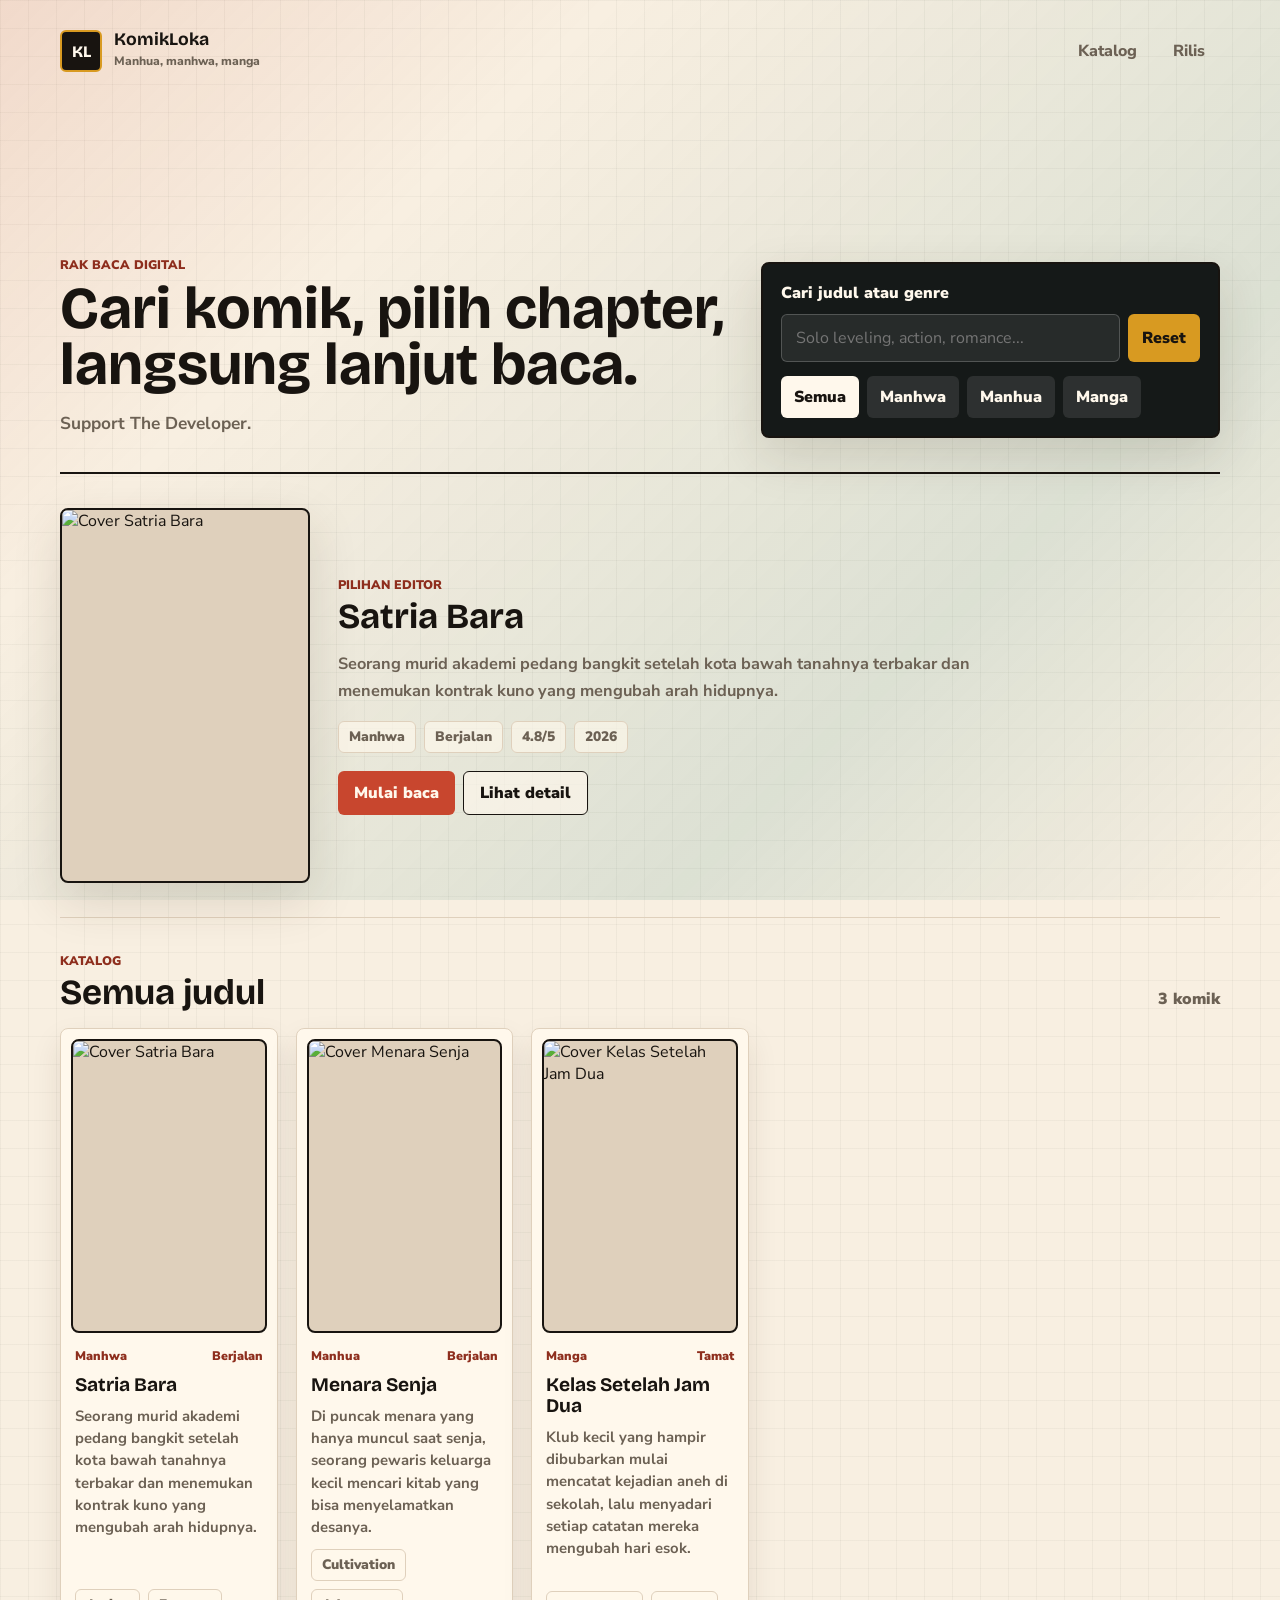
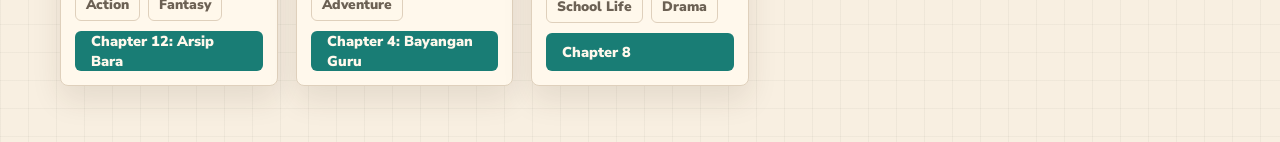
==== index.html @ bb5fff00 "Initial commit" ====
<!DOCTYPE html>
<html lang="id">
<head>
    <meta charset="UTF-8">
    <meta name="viewport" content="width=device-width, initial-scale=1.0">
    <meta name="description" content="KomikLoka, katalog baca manhua, manhwa, dan manga berbasis web statis.">
    <title>KomikLoka - Baca Manhua, Manhwa, Manga</title>
    <link rel="stylesheet" href="style.css">
</head>
<body>
    <header class="site-header">
        <a class="brand" href="index.html" aria-label="KomikLoka beranda">
            <span class="brand-mark">KL</span>
            <span>
                <strong>KomikLoka</strong>
                <small>Manhua, manhwa, manga</small>
            </span>
        </a>
        <nav class="top-nav" aria-label="Navigasi utama">
            <a href="#katalog">Katalog</a>
            <a href="#rilis">Rilis</a>
        </nav>
    </header>

    <main>
        <section class="reader-dashboard" aria-labelledby="judul-dashboard">
            <div class="dashboard-copy">
                <p class="eyebrow">Rak baca digital</p>
                <h1 id="judul-dashboard">Cari komik, pilih chapter, langsung lanjut baca.</h1>
                <p class="lead">Support The Developer.</p>
            </div>

            <form class="search-panel" role="search">
                <label for="searchInput">Cari judul atau genre</label>
                <div class="search-row">
                    <input id="searchInput" type="search" placeholder="Solo leveling, action, romance..." autocomplete="off">
                    <button type="reset" id="resetSearch">Reset</button>
                </div>
                <div class="filter-tabs" id="filterTabs" aria-label="Filter tipe komik"></div>
            </form>
        </section>

        <section class="spotlight" id="rilis" aria-labelledby="judul-spotlight">
            <div class="spotlight-art">
                <img id="spotlightCover" alt="" loading="eager">
            </div>
            <div class="spotlight-content">
                <p class="eyebrow">Pilihan editor</p>
                <h2 id="judul-spotlight">Memuat rekomendasi...</h2>
                <p id="spotlightSummary"></p>
                <div class="meta-row" id="spotlightMeta"></div>
                <div class="action-row">
                    <a class="primary-action" id="spotlightRead" href="#">Mulai baca</a>
                    <a class="ghost-action" id="spotlightDetail" href="#">Lihat detail</a>
                </div>
            </div>
        </section>

        <section class="catalog-section" id="katalog" aria-labelledby="judul-katalog">
            <div class="section-heading">
                <div>
                    <p class="eyebrow">Katalog</p>
                    <h2 id="judul-katalog">Semua judul</h2>
                </div>
                <p id="resultCount" class="result-count">0 komik</p>
            </div>
            <div class="comic-grid" id="comicGrid"></div>
            <p class="empty-state" id="emptyState" hidden>Tidak ada komik yang cocok.</p>
        </section>
    </main>

    <script src="config.js"></script>
    <script src="data.js"></script>
    <script src="app.js"></script>
</body>
</html>
---- style.css ----
@import url("https://fonts.googleapis.com/css2?family=Bricolage+Grotesque:wght@600;700;800&family=Nunito+Sans:wght@400;600;700;800&display=swap");

:root {
    --paper: #f8efe1;
    --paper-strong: #fff8ec;
    --ink: #181410;
    --muted: #6c6154;
    --line: #dfd0bc;
    --ember: #c8462e;
    --ember-dark: #8e2e1d;
    --teal: #197d75;
    --gold: #d89a21;
    --fern: #315c3b;
    --night: #151918;
    --white: #ffffff;
    --shadow: 0 18px 50px rgba(57, 40, 24, 0.14);
}

* {
    box-sizing: border-box;
}

html {
    scroll-behavior: smooth;
}

body {
    min-height: 100vh;
    margin: 0;
    color: var(--ink);
    font-family: "Nunito Sans", "Trebuchet MS", sans-serif;
    background:
        linear-gradient(90deg, rgba(24, 20, 16, 0.04) 1px, transparent 1px),
        linear-gradient(180deg, rgba(24, 20, 16, 0.035) 1px, transparent 1px),
        var(--paper);
    background-size: 28px 28px;
}

body::before {
    content: "";
    position: fixed;
    inset: 0;
    pointer-events: none;
    background: linear-gradient(135deg, rgba(200, 70, 46, 0.12), transparent 28%, rgba(25, 125, 117, 0.12) 72%, transparent);
    z-index: -1;
}

a {
    color: inherit;
}

img {
    display: block;
    max-width: 100%;
}

button,
input,
select {
    font: inherit;
}

.site-header {
    width: min(1160px, calc(100% - 32px));
    margin: 18px auto 0;
    display: flex;
    align-items: center;
    justify-content: space-between;
    gap: 16px;
    padding: 12px 0;
}

.site-header.compact {
    margin-bottom: 14px;
}

.brand {
    display: inline-flex;
    align-items: center;
    gap: 12px;
    text-decoration: none;
}

.brand-mark {
    display: grid;
    width: 42px;
    height: 42px;
    place-items: center;
    color: var(--paper-strong);
    font-family: "Bricolage Grotesque", "Georgia", serif;
    font-weight: 800;
    background: var(--ink);
    border: 2px solid var(--gold);
    border-radius: 6px;
}

.brand strong,
h1,
h2,
h3 {
    font-family: "Bricolage Grotesque", "Georgia", serif;
    letter-spacing: 0;
}

.brand strong {
    display: block;
    font-size: 1.1rem;
    line-height: 1;
}

.brand small {
    color: var(--muted);
    font-weight: 800;
    font-size: 0.76rem;
}

.top-nav {
    display: flex;
    align-items: center;
    gap: 6px;
}

.top-nav a {
    min-height: 40px;
    display: inline-flex;
    align-items: center;
    padding: 0 14px;
    border: 1px solid transparent;
    border-radius: 6px;
    color: var(--muted);
    font-weight: 800;
    text-decoration: none;
}

.top-nav a:hover {
    color: var(--ink);
    border-color: var(--line);
    background: rgba(255, 248, 236, 0.72);
}

main {
    width: min(1160px, calc(100% - 32px));
    margin: 0 auto 56px;
}

.reader-dashboard {
    min-height: 390px;
    display: grid;
    grid-template-columns: minmax(0, 1.1fr) minmax(310px, 0.75fr);
    align-items: end;
    gap: 28px;
    padding: 50px 0 34px;
    border-bottom: 2px solid var(--ink);
}

.dashboard-copy h1,
.detail-copy h1,
.empty-page h1 {
    max-width: 780px;
    margin: 8px 0 16px;
    font-size: 3.7rem;
    line-height: 0.94;
}

.eyebrow {
    margin: 0;
    color: var(--ember-dark);
    font-size: 0.78rem;
    font-weight: 900;
    text-transform: uppercase;
}

.lead {
    max-width: 680px;
    margin: 0;
    color: var(--muted);
    font-size: 1.08rem;
    line-height: 1.7;
    font-weight: 700;
}

.search-panel {
    padding: 18px;
    color: var(--paper-strong);
    background: var(--night);
    border: 2px solid var(--ink);
    border-radius: 8px;
    box-shadow: var(--shadow);
}

.search-panel label {
    display: block;
    margin-bottom: 10px;
    font-weight: 900;
}

.search-row {
    display: grid;
    grid-template-columns: minmax(0, 1fr) auto;
    gap: 8px;
}

.search-row input {
    width: 100%;
    min-height: 48px;
    padding: 0 14px;
    border: 1px solid rgba(255, 255, 255, 0.2);
    border-radius: 6px;
    color: var(--paper-strong);
    background: rgba(255, 255, 255, 0.08);
    outline: none;
}

.search-row input:focus {
    border-color: var(--gold);
    box-shadow: 0 0 0 3px rgba(216, 154, 33, 0.24);
}

.search-row button,
.filter-tabs button,
.reader-controls button,
.reader-controls select {
    min-height: 42px;
    border: 0;
    border-radius: 6px;
    font-weight: 900;
    cursor: pointer;
}

.search-row button {
    padding: 0 14px;
    color: var(--ink);
    background: var(--gold);
}

.filter-tabs {
    display: flex;
    flex-wrap: wrap;
    gap: 8px;
    margin-top: 14px;
}

.filter-tabs button {
    padding: 0 13px;
    color: var(--paper-strong);
    background: rgba(255, 255, 255, 0.1);
}

.filter-tabs button.active,
.filter-tabs button:hover {
    color: var(--ink);
    background: var(--paper-strong);
}

.spotlight {
    display: grid;
    grid-template-columns: 250px minmax(0, 1fr);
    align-items: center;
    gap: 28px;
    padding: 34px 0;
    border-bottom: 1px solid var(--line);
}

.spotlight-art img,
.detail-cover img,
.cover-link img {
    width: 100%;
    aspect-ratio: 2 / 3;
    object-fit: cover;
    background: var(--line);
    border: 2px solid var(--ink);
    border-radius: 8px;
    box-shadow: var(--shadow);
}

.spotlight-content h2,
.section-heading h2,
.chapter-section h2 {
    margin: 6px 0 0;
    font-size: 2.2rem;
    line-height: 1;
}

.spotlight-content p:not(.eyebrow) {
    max-width: 720px;
    color: var(--muted);
    font-size: 1.02rem;
    line-height: 1.65;
    font-weight: 700;
}

.meta-row,
.action-row,
.tag-list {
    display: flex;
    flex-wrap: wrap;
    gap: 8px;
    align-items: center;
}

.meta-row span,
.tag-list span {
    display: inline-flex;
    min-height: 32px;
    align-items: center;
    padding: 0 10px;
    border: 1px solid var(--line);
    border-radius: 6px;
    color: var(--muted);
    background: rgba(255, 248, 236, 0.62);
    font-size: 0.86rem;
    font-weight: 900;
}

.action-row {
    margin-top: 18px;
}

.primary-action,
.ghost-action,
.chapter-pill {
    min-height: 44px;
    display: inline-flex;
    align-items: center;
    justify-content: center;
    padding: 0 16px;
    border-radius: 6px;
    font-weight: 900;
    text-decoration: none;
}

.primary-action {
    color: var(--paper-strong);
    background: var(--ember);
}

.primary-action:hover {
    background: var(--ember-dark);
}

.ghost-action {
    color: var(--ink);
    border: 1px solid var(--ink);
    background: rgba(255, 248, 236, 0.64);
}

.catalog-section,
.chapter-section {
    padding: 34px 0 0;
}

.section-heading {
    display: flex;
    align-items: end;
    justify-content: space-between;
    gap: 16px;
    margin-bottom: 18px;
}

.result-count {
    margin: 0;
    color: var(--muted);
    font-weight: 900;
}

.comic-grid {
    display: grid;
    grid-template-columns: repeat(auto-fill, minmax(205px, 1fr));
    gap: 18px;
}

.comic-card {
    display: grid;
    grid-template-rows: auto 1fr;
    min-width: 0;
    background: var(--paper-strong);
    border: 1px solid var(--line);
    border-radius: 8px;
    overflow: hidden;
    box-shadow: 0 14px 30px rgba(57, 40, 24, 0.1);
}

.cover-link {
    display: block;
    padding: 10px 10px 0;
    text-decoration: none;
}

.cover-link img {
    box-shadow: none;
}

.comic-card-body {
    display: flex;
    flex-direction: column;
    gap: 10px;
    padding: 14px;
}

.card-topline {
    display: flex;
    justify-content: space-between;
    gap: 8px;
    color: var(--ember-dark);
    font-size: 0.78rem;
    font-weight: 900;
}

.comic-card h3 {
    margin: 0;
    font-size: 1.2rem;
    line-height: 1.1;
}

.comic-card h3 a {
    text-decoration: none;
}

.comic-card p {
    margin: 0;
    color: var(--muted);
    font-size: 0.93rem;
    line-height: 1.5;
    font-weight: 700;
}

.comic-card .tag-list {
    margin-top: auto;
}

.chapter-pill {
    min-height: 38px;
    justify-content: flex-start;
    color: var(--paper-strong);
    background: var(--teal);
    font-size: 0.9rem;
}

.empty-state,
.empty-page {
    color: var(--muted);
    font-weight: 800;
}

.detail-root {
    margin-bottom: 60px;
}

.detail-hero {
    display: grid;
    grid-template-columns: minmax(220px, 320px) minmax(0, 1fr);
    gap: 32px;
    align-items: center;
    padding: 36px 0;
    border-top: 2px solid var(--ink);
    border-bottom: 2px solid var(--ink);
}

.detail-copy .meta-row,
.detail-copy .tag-list {
    margin-top: 16px;
}

.chapter-list {
    display: grid;
    gap: 10px;
}

.chapter-row {
    display: flex;
    align-items: center;
    justify-content: space-between;
    gap: 18px;
    min-height: 62px;
    padding: 0 16px;
    color: var(--ink);
    text-decoration: none;
    background: rgba(255, 248, 236, 0.78);
    border: 1px solid var(--line);
    border-radius: 8px;
}

.chapter-row:hover {
    border-color: var(--ink);
    transform: translateY(-1px);
}

.chapter-row span {
    font-weight: 900;
}

.chapter-row time {
    color: var(--muted);
    font-size: 0.9rem;
    font-weight: 800;
    white-space: nowrap;
}

.empty-page {
    min-height: 55vh;
    display: grid;
    align-content: center;
    gap: 14px;
    max-width: 720px;
}

.empty-page p,
.empty-page h1 {
    margin: 0;
}

.reader-body {
    color: #f7f1e8;
    background: #101313;
}

.reader-body::before {
    display: none;
}

.reader-toolbar {
    position: sticky;
    top: 0;
    z-index: 20;
    display: grid;
    grid-template-columns: auto minmax(0, 1fr) auto;
    align-items: center;
    gap: 14px;
    min-height: 72px;
    padding: 10px 18px;
    background: rgba(16, 19, 19, 0.96);
    border-bottom: 1px solid rgba(255, 255, 255, 0.12);
    backdrop-filter: blur(12px);
}

.toolbar-link {
    min-height: 42px;
    display: inline-flex;
    align-items: center;
    padding: 0 12px;
    color: #f7f1e8;
    border: 1px solid rgba(255, 255, 255, 0.18);
    border-radius: 6px;
    text-decoration: none;
    font-weight: 900;
}

.reader-title {
    min-width: 0;
}

.reader-title strong,
.reader-title span {
    display: block;
    overflow: hidden;
    text-overflow: ellipsis;
    white-space: nowrap;
}

.reader-title strong {
    color: #fff7e8;
    font-family: "Bricolage Grotesque", "Georgia", serif;
    font-size: 1.02rem;
}

.reader-title span {
    color: rgba(247, 241, 232, 0.72);
    font-size: 0.88rem;
    font-weight: 800;
}

.reader-controls {
    display: grid;
    grid-template-columns: auto minmax(160px, 230px) auto;
    gap: 8px;
}

.reader-controls button,
.reader-controls select {
    padding: 0 12px;
    color: #f7f1e8;
    background: #242b29;
    border: 1px solid rgba(255, 255, 255, 0.12);
}

.reader-controls button:not(:disabled):hover,
.reader-controls select:hover {
    border-color: var(--gold);
}

.reader-controls button:disabled {
    opacity: 0.42;
    cursor: not-allowed;
}

.reader-main {
    width: min(920px, 100%);
    margin: 0 auto;
}

.reader-pages {
    min-height: 70vh;
    padding: 18px 0 56px;
}

.reader-loading {
    margin: 80px auto;
    color: rgba(247, 241, 232, 0.78);
    font-weight: 900;
    text-align: center;
}

.reader-page {
    margin: 0;
    background: #0b0d0d;
}

.reader-page img {
    width: 100%;
    min-height: 360px;
    object-fit: cover;
    border: 0;
}

@media (max-width: 820px) {
    .site-header {
        align-items: flex-start;
        flex-direction: column;
    }

    .reader-dashboard,
    .spotlight,
    .detail-hero {
        grid-template-columns: 1fr;
    }

    .dashboard-copy h1,
    .detail-copy h1,
    .empty-page h1 {
        font-size: 2.55rem;
        line-height: 1;
    }

    .spotlight {
        align-items: start;
    }

    .spotlight-art,
    .detail-cover {
        max-width: 260px;
    }

    .reader-toolbar {
        grid-template-columns: 1fr;
        align-items: stretch;
    }

    .toolbar-link {
        width: fit-content;
    }

    .reader-controls {
        grid-template-columns: 1fr;
    }
}

@media (max-width: 560px) {
    main,
    .site-header {
        width: min(100% - 22px, 1160px);
    }

    .reader-dashboard {
        min-height: auto;
        padding-top: 28px;
    }

    .dashboard-copy h1,
    .detail-copy h1,
    .empty-page h1 {
        font-size: 2.15rem;
    }

    .lead {
        font-size: 1rem;
    }

    .search-row {
        grid-template-columns: 1fr;
    }

    .section-heading,
    .chapter-row {
        align-items: flex-start;
        flex-direction: column;
    }

    .comic-grid {
        grid-template-columns: repeat(2, minmax(0, 1fr));
        gap: 12px;
    }

    .cover-link {
        padding: 8px 8px 0;
    }

    .comic-card-body {
        padding: 10px;
    }

    .comic-card p,
    .comic-card .tag-list,
    .card-topline span:last-child {
        display: none;
    }

    .chapter-pill {
        width: 100%;
        font-size: 0.82rem;
    }

    .reader-toolbar {
        padding: 9px 10px;
    }
}
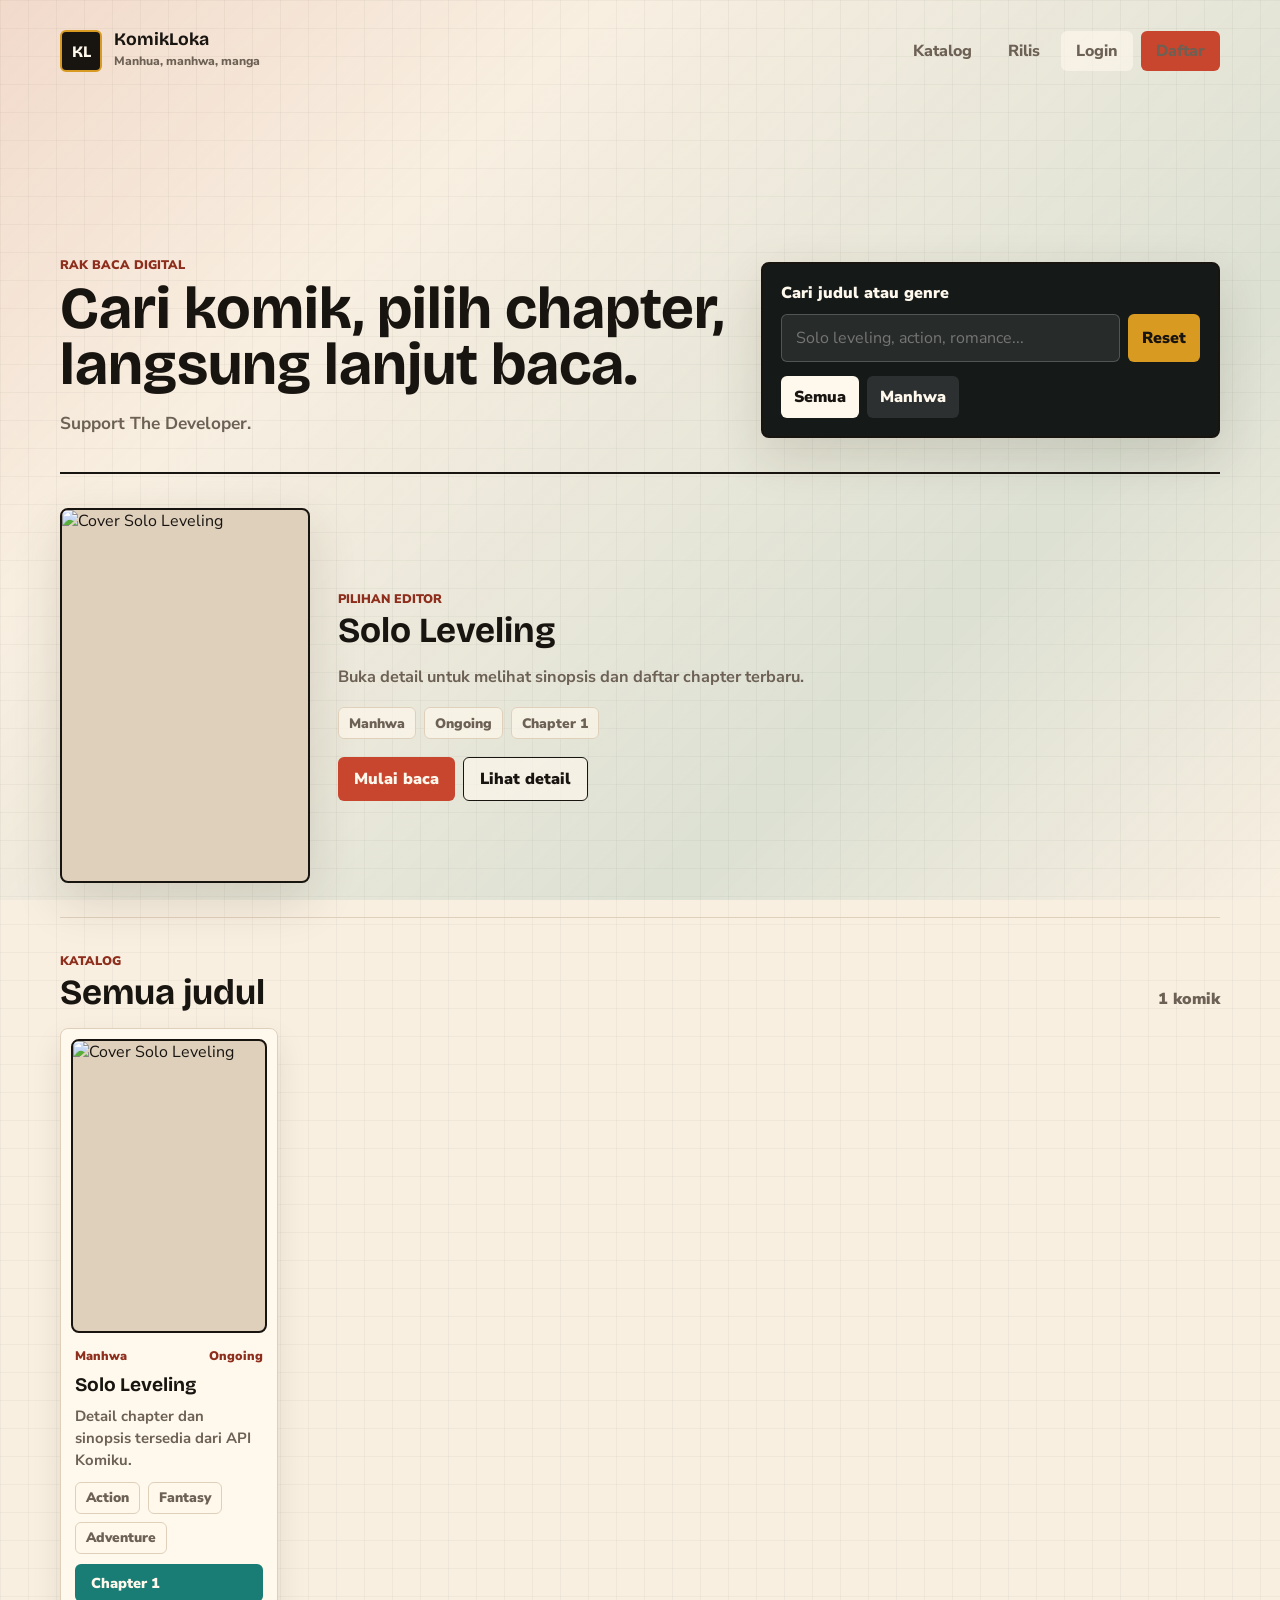
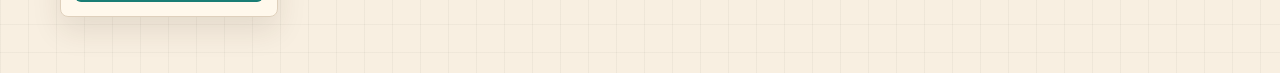
==== commit bb885f0b: "feat: add login/register buttons and remove old login system" ====
--- a/index.html
+++ b/index.html
@@ -19,6 +19,14 @@
         <nav class="top-nav" aria-label="Navigasi utama">
             <a href="#katalog">Katalog</a>
             <a href="#rilis">Rilis</a>
+            <div id="authNav" style="display: flex; gap: 8px; align-items: center;">
+                <a href="login.html" class="ghost-action">Login</a>
+                <a href="register.html" class="primary-action">Daftar</a>
+            </div>
+            <div id="userNav" style="display: none; gap: 8px; align-items: center;">
+                <a href="user-profile.html" class="ghost-action" id="profileLink">Profil</a>
+                <button id="logoutBtnHeader" class="ghost-action" style="background: none; border: none; cursor: pointer; color: inherit; font-weight: 800; padding: 0 14px;">Logout</button>
+            </div>
         </nav>
     </header>
 
@@ -71,6 +79,30 @@
 
     <script src="config.js"></script>
     <script src="data.js"></script>
+    <script src="auth.js"></script>
     <script src="app.js"></script>
+    <script>
+        // Update nav berdasarkan auth status
+        function updateAuthNav() {
+            const authNav = document.getElementById('authNav');
+            const userNav = document.getElementById('userNav');
+            
+            if (auth.isAuthenticated()) {
+                authNav.style.display = 'none';
+                userNav.style.display = 'flex';
+            } else {
+                authNav.style.display = 'flex';
+                userNav.style.display = 'none';
+            }
+        }
+
+        // Handle logout dari header
+        document.getElementById('logoutBtnHeader').addEventListener('click', () => {
+            auth.logout();
+        });
+
+        // Update nav saat page load
+        updateAuthNav();
+    </script>
 </body>
 </html>
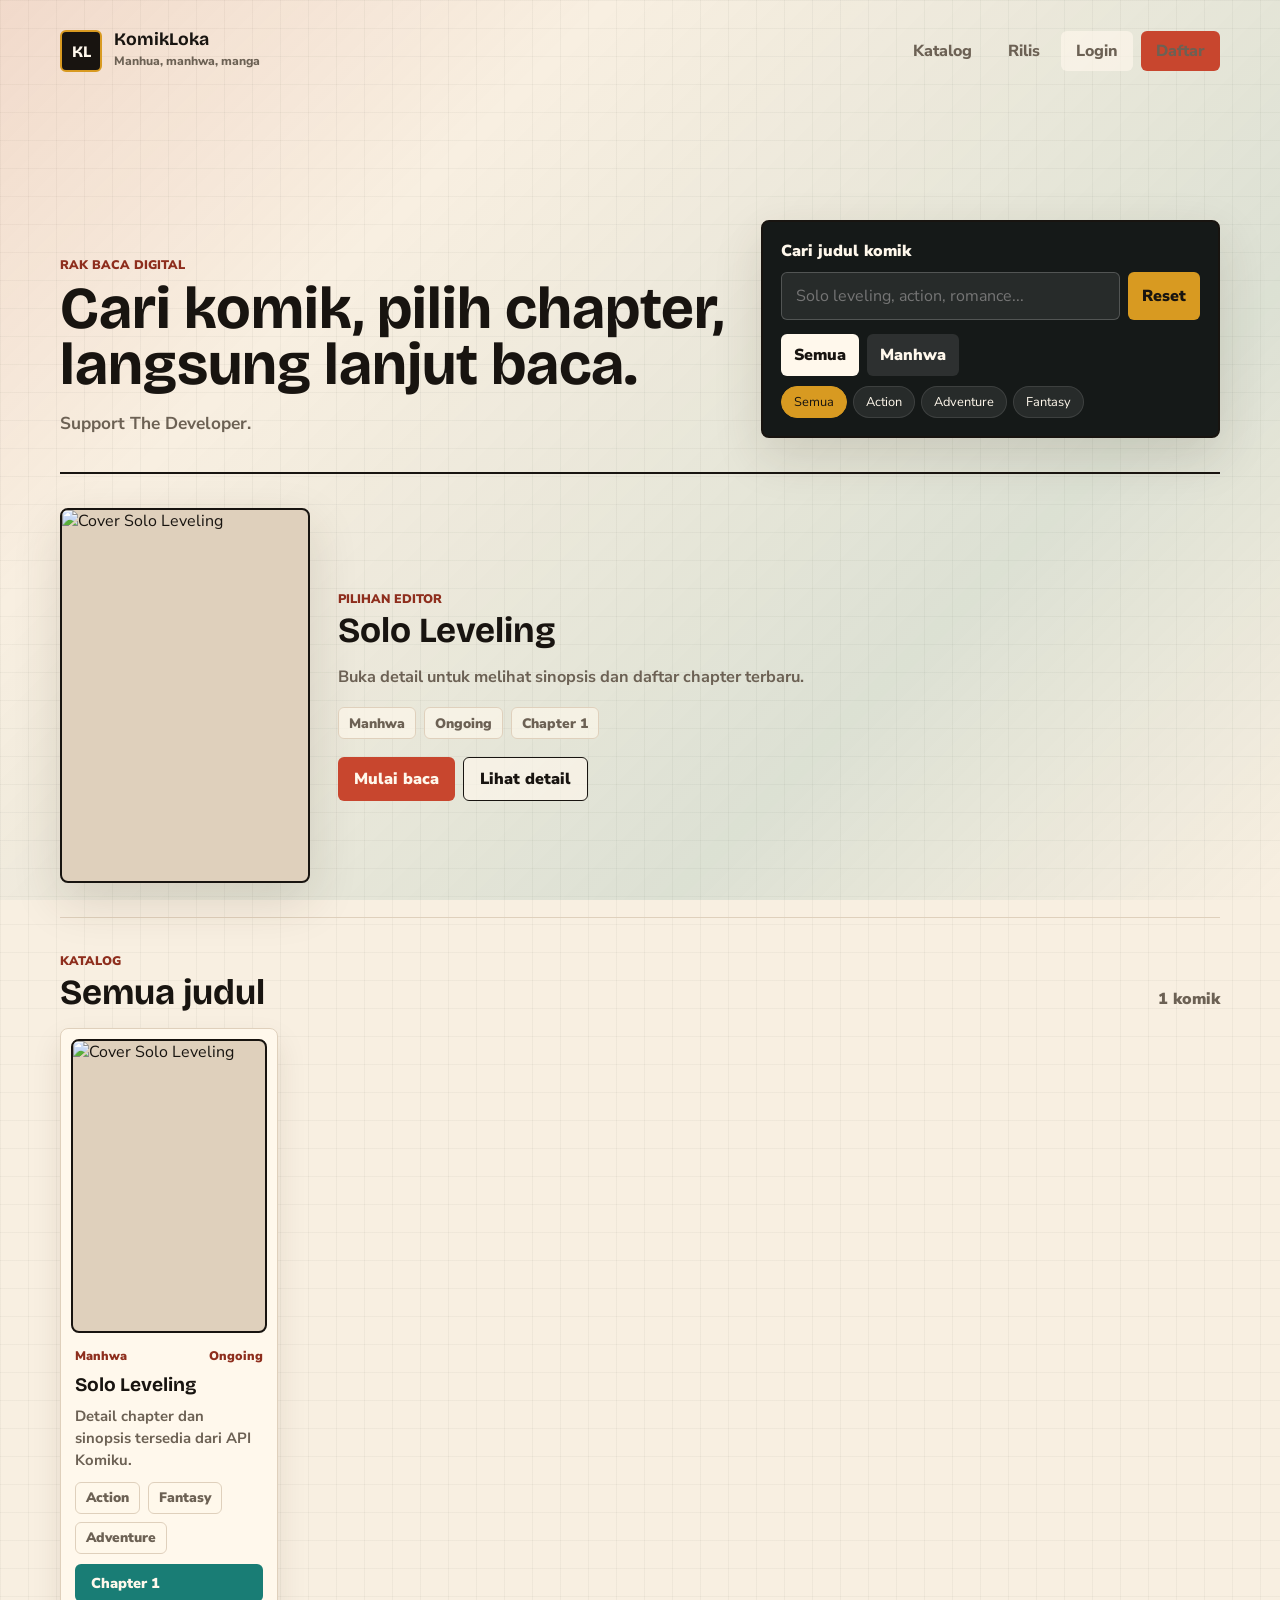
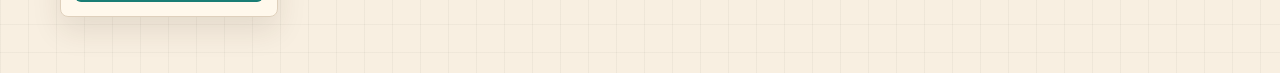
==== commit b2910a0a: "Add files via upload" ====
--- a/index.html
+++ b/index.html
@@ -39,12 +39,13 @@
             </div>
 
             <form class="search-panel" role="search">
-                <label for="searchInput">Cari judul atau genre</label>
+                <label for="searchInput">Cari judul komik</label>
                 <div class="search-row">
                     <input id="searchInput" type="search" placeholder="Solo leveling, action, romance..." autocomplete="off">
                     <button type="reset" id="resetSearch">Reset</button>
                 </div>
                 <div class="filter-tabs" id="filterTabs" aria-label="Filter tipe komik"></div>
+                <div class="genre-tabs" id="genreTabs" aria-label="Filter genre"></div>
             </form>
         </section>
 
--- a/style.css
+++ b/style.css
@@ -252,6 +252,55 @@
     background: var(--paper-strong);
 }
 
+.genre-tabs {
+    display: flex;
+    flex-wrap: wrap;
+    gap: 6px;
+    margin-top: 10px;
+    max-height: 120px;
+    overflow-y: auto;
+    padding-right: 8px;
+}
+
+.genre-tabs::-webkit-scrollbar {
+    width: 6px;
+}
+
+.genre-tabs::-webkit-scrollbar-track {
+    background: rgba(255, 255, 255, 0.05);
+    border-radius: 3px;
+}
+
+.genre-tabs::-webkit-scrollbar-thumb {
+    background: rgba(255, 255, 255, 0.2);
+    border-radius: 3px;
+}
+
+.genre-tabs::-webkit-scrollbar-thumb:hover {
+    background: rgba(255, 255, 255, 0.3);
+}
+
+.genre-tabs button {
+    padding: 6px 12px;
+    font-size: 0.8rem;
+    color: var(--paper-strong);
+    background: rgba(255, 255, 255, 0.08);
+    border: 1px solid rgba(255, 255, 255, 0.1);
+    border-radius: 20px;
+    transition: all 0.2s;
+}
+
+.genre-tabs button.active {
+    color: var(--ink);
+    background: var(--gold);
+    border-color: var(--gold);
+}
+
+.genre-tabs button:hover:not(.active) {
+    background: rgba(255, 255, 255, 0.15);
+    border-color: rgba(255, 255, 255, 0.2);
+}
+
 .spotlight {
     display: grid;
     grid-template-columns: 250px minmax(0, 1fr);
@@ -466,6 +515,89 @@
     gap: 10px;
 }
 
+.chapter-search-wrapper {
+    position: relative;
+    margin: 16px 0;
+}
+
+.chapter-search-wrapper input {
+    width: 100%;
+    min-height: 44px;
+    padding: 0 44px 0 14px;
+    border: 2px solid var(--line);
+    border-radius: 6px;
+    background: var(--paper-strong);
+    font-size: 0.95rem;
+    outline: none;
+    transition: border-color 0.2s;
+}
+
+.chapter-search-wrapper input:focus {
+    border-color: var(--ink);
+}
+
+.chapter-search-wrapper button {
+    position: absolute;
+    right: 8px;
+    top: 50%;
+    transform: translateY(-50%);
+    min-height: 32px;
+    width: 32px;
+    display: grid;
+    place-items: center;
+    padding: 0;
+    border: 1px solid var(--line);
+    border-radius: 4px;
+    background: rgba(255, 248, 236, 0.8);
+    color: var(--muted);
+    font-weight: 900;
+    cursor: pointer;
+    transition: all 0.2s;
+}
+
+.chapter-search-wrapper button:hover {
+    border-color: var(--ink);
+    color: var(--ink);
+    background: rgba(255, 248, 236, 1);
+}
+
+.chapter-show-more {
+    margin-top: 16px;
+    text-align: center;
+}
+
+.chapter-show-more button {
+    display: inline-flex;
+    align-items: center;
+    gap: 8px;
+    padding: 10px 20px;
+    border: 1px solid var(--line);
+    border-radius: 6px;
+    background: rgba(255, 248, 236, 0.8);
+    color: var(--ink);
+    font-weight: 800;
+    cursor: pointer;
+    transition: all 0.2s;
+}
+
+.chapter-show-more button:hover {
+    border-color: var(--ink);
+    background: rgba(255, 248, 236, 1);
+    transform: translateY(-1px);
+}
+
+.arrow-icon {
+    font-size: 0.8rem;
+    transition: transform 0.3s ease;
+}
+
+.empty-chapters {
+    text-align: center;
+    padding: 40px 20px;
+    color: var(--muted);
+    font-weight: 700;
+}
+
 .chapter-row {
     display: flex;
     align-items: center;
@@ -531,6 +663,7 @@
     background: rgba(16, 19, 19, 0.96);
     border-bottom: 1px solid rgba(255, 255, 255, 0.12);
     backdrop-filter: blur(12px);
+    transition: opacity 0.3s ease, pointer-events 0.3s ease;
 }
 
 .toolbar-link {
@@ -620,6 +753,309 @@
     min-height: 360px;
     object-fit: cover;
     border: 0;
+    transition: transform 0.3s ease;
+    cursor: zoom-in;
+}
+
+.reader-progress {
+    position: fixed;
+    bottom: 0;
+    left: 0;
+    right: 0;
+    z-index: 19;
+    height: 4px;
+    background: rgba(255, 255, 255, 0.1);
+    transition: opacity 0.3s ease;
+}
+
+.progress-bar {
+    height: 100%;
+    background: var(--ember);
+    transition: width 0.1s ease;
+}
+
+.progress-text {
+    position: absolute;
+    bottom: 8px;
+    right: 8px;
+    padding: 4px 8px;
+    background: rgba(0, 0, 0, 0.7);
+    color: #f7f1e8;
+    border-radius: 4px;
+    font-size: 0.75rem;
+    font-weight: 700;
+}
+
+.reader-overlay {
+    position: fixed;
+    inset: 0;
+    z-index: 1;
+    pointer-events: none;
+}
+
+.settings-panel {
+    position: fixed;
+    top: 50%;
+    left: 50%;
+    transform: translate(-50%, -50%);
+    z-index: 100;
+    min-width: 320px;
+    max-width: 400px;
+    background: var(--paper-strong);
+    border: 2px solid var(--ink);
+    border-radius: 12px;
+    box-shadow: var(--shadow);
+    padding: 24px;
+}
+
+.settings-content h3 {
+    margin: 0 0 20px;
+    font-size: 1.5rem;
+    color: var(--ink);
+}
+
+.setting-item {
+    margin-bottom: 16px;
+}
+
+.setting-item label {
+    display: flex;
+    align-items: center;
+    gap: 10px;
+    cursor: pointer;
+    font-weight: 700;
+    color: var(--ink);
+}
+
+.setting-item input[type="checkbox"] {
+    width: 20px;
+    height: 20px;
+    cursor: pointer;
+}
+
+/* Comment System Styles */
+.comment-section {
+    padding: 34px 0 0;
+}
+
+.comment-stats {
+    display: flex;
+    align-items: center;
+    gap: 12px;
+}
+
+.comment-input-area {
+    display: flex;
+    gap: 12px;
+    margin: 20px 0;
+    padding: 16px;
+    background: rgba(255, 248, 236, 0.5);
+    border: 1px solid var(--line);
+    border-radius: 8px;
+}
+
+.user-avatar {
+    width: 40px;
+    height: 40px;
+    display: grid;
+    place-items: center;
+    border-radius: 50%;
+    color: var(--paper-strong);
+    font-weight: 800;
+    font-size: 1.1rem;
+    flex-shrink: 0;
+}
+
+.comment-input-wrapper {
+    flex: 1;
+    min-width: 0;
+}
+
+.login-prompt {
+    text-align: center;
+    padding: 20px;
+    color: var(--muted);
+}
+
+.login-prompt p {
+    margin: 0 0 12px;
+    font-weight: 700;
+}
+
+.comment-form {
+    display: grid;
+    gap: 12px;
+}
+
+.comment-form textarea {
+    width: 100%;
+    padding: 12px;
+    border: 2px solid var(--line);
+    border-radius: 6px;
+    background: var(--paper-strong);
+    font-family: inherit;
+    font-size: 0.95rem;
+    resize: vertical;
+    outline: none;
+    transition: border-color 0.2s;
+}
+
+.comment-form textarea:focus {
+    border-color: var(--ink);
+}
+
+.comment-form-actions {
+    display: flex;
+    justify-content: space-between;
+    align-items: center;
+}
+
+.char-count {
+    font-size: 0.85rem;
+    color: var(--muted);
+    font-weight: 700;
+}
+
+.comments-list {
+    display: grid;
+    gap: 16px;
+    margin-top: 24px;
+}
+
+.empty-comments {
+    text-align: center;
+    padding: 40px 20px;
+    color: var(--muted);
+    font-weight: 700;
+}
+
+.comments-loading {
+    text-align: center;
+    padding: 20px;
+    color: var(--muted);
+    font-weight: 700;
+}
+
+.comment-card {
+    display: flex;
+    gap: 12px;
+    padding: 16px;
+    background: var(--paper-strong);
+    border: 1px solid var(--line);
+    border-radius: 8px;
+    transition: border-color 0.2s;
+}
+
+.comment-card:hover {
+    border-color: var(--ink);
+}
+
+.comment-avatar {
+    width: 36px;
+    height: 36px;
+    display: grid;
+    place-items: center;
+    border-radius: 50%;
+    color: var(--paper-strong);
+    font-weight: 800;
+    font-size: 1rem;
+    flex-shrink: 0;
+}
+
+.comment-content {
+    flex: 1;
+    min-width: 0;
+}
+
+.comment-header {
+    display: flex;
+    justify-content: space-between;
+    align-items: center;
+    margin-bottom: 8px;
+    gap: 12px;
+}
+
+.comment-author {
+    display: flex;
+    align-items: center;
+    gap: 8px;
+}
+
+.comment-author strong {
+    font-size: 0.95rem;
+}
+
+.comment-badge {
+    padding: 2px 8px;
+    background: var(--ember);
+    color: var(--paper-strong);
+    border-radius: 4px;
+    font-size: 0.7rem;
+    font-weight: 900;
+    text-transform: uppercase;
+}
+
+.comment-time {
+    font-size: 0.8rem;
+    color: var(--muted);
+    font-weight: 700;
+    white-space: nowrap;
+}
+
+.comment-text {
+    margin: 0 0 12px;
+    color: var(--ink);
+    font-size: 0.95rem;
+    line-height: 1.6;
+    font-weight: 600;
+    word-wrap: break-word;
+}
+
+.comment-actions {
+    display: flex;
+    gap: 8px;
+}
+
+.comment-like-btn,
+.comment-delete-btn {
+    display: inline-flex;
+    align-items: center;
+    gap: 6px;
+    padding: 6px 12px;
+    border: 1px solid var(--line);
+    border-radius: 6px;
+    background: rgba(255, 248, 236, 0.5);
+    color: var(--muted);
+    font-size: 0.85rem;
+    font-weight: 700;
+    cursor: pointer;
+    transition: all 0.2s;
+}
+
+.comment-like-btn:hover,
+.comment-delete-btn:hover {
+    border-color: var(--ink);
+    color: var(--ink);
+    background: rgba(255, 248, 236, 0.8);
+}
+
+.comment-like-btn.liked {
+    background: var(--ember);
+    color: var(--paper-strong);
+    border-color: var(--ember);
+}
+
+.comment-delete-btn {
+    color: var(--ember-dark);
+}
+
+.comment-delete-btn:hover {
+    background: rgba(200, 70, 46, 0.1);
+    border-color: var(--ember);
+}
+
+.like-count {
+    font-weight: 900;
 }
 
 @media (max-width: 820px) {
@@ -664,6 +1100,102 @@
     }
 }
 
+.auth-section {
+    min-height: calc(100vh - 140px);
+    display: grid;
+    align-content: center;
+    padding: 40px 0;
+}
+
+.auth-container {
+    max-width: 440px;
+    margin: 0 auto;
+    padding: 36px;
+    background: var(--paper-strong);
+    border: 2px solid var(--ink);
+    border-radius: 12px;
+    box-shadow: var(--shadow);
+}
+
+.auth-header {
+    margin-bottom: 28px;
+    text-align: center;
+}
+
+.auth-header h1 {
+    margin: 0 0 8px;
+    font-size: 2.4rem;
+    line-height: 1;
+}
+
+.auth-header p {
+    margin: 0;
+    color: var(--muted);
+    font-weight: 700;
+}
+
+.auth-form {
+    display: grid;
+    gap: 18px;
+}
+
+.form-group {
+    display: grid;
+    gap: 8px;
+}
+
+.form-group label {
+    font-weight: 900;
+    font-size: 0.9rem;
+}
+
+.form-group input {
+    width: 100%;
+    min-height: 48px;
+    padding: 0 14px;
+    border: 2px solid var(--line);
+    border-radius: 6px;
+    background: var(--paper);
+    outline: none;
+    transition: border-color 0.2s, box-shadow 0.2s;
+}
+
+.form-group input:focus {
+    border-color: var(--ink);
+    box-shadow: 0 0 0 3px rgba(24, 20, 16, 0.1);
+}
+
+.error-message {
+    padding: 12px 14px;
+    color: var(--ember);
+    background: rgba(200, 70, 46, 0.1);
+    border: 1px solid var(--ember);
+    border-radius: 6px;
+    font-weight: 800;
+    font-size: 0.9rem;
+}
+
+.full-width {
+    width: 100%;
+}
+
+.auth-footer {
+    margin-top: 24px;
+    text-align: center;
+    color: var(--muted);
+    font-weight: 700;
+}
+
+.auth-footer a {
+    color: var(--ember);
+    text-decoration: none;
+    font-weight: 900;
+}
+
+.auth-footer a:hover {
+    text-decoration: underline;
+}
+
 @media (max-width: 560px) {
     main,
     .site-header {
@@ -722,4 +1254,12 @@
     .reader-toolbar {
         padding: 9px 10px;
     }
-}
+
+    .auth-container {
+        padding: 24px 20px;
+    }
+
+    .auth-header h1 {
+        font-size: 2rem;
+    }
+}
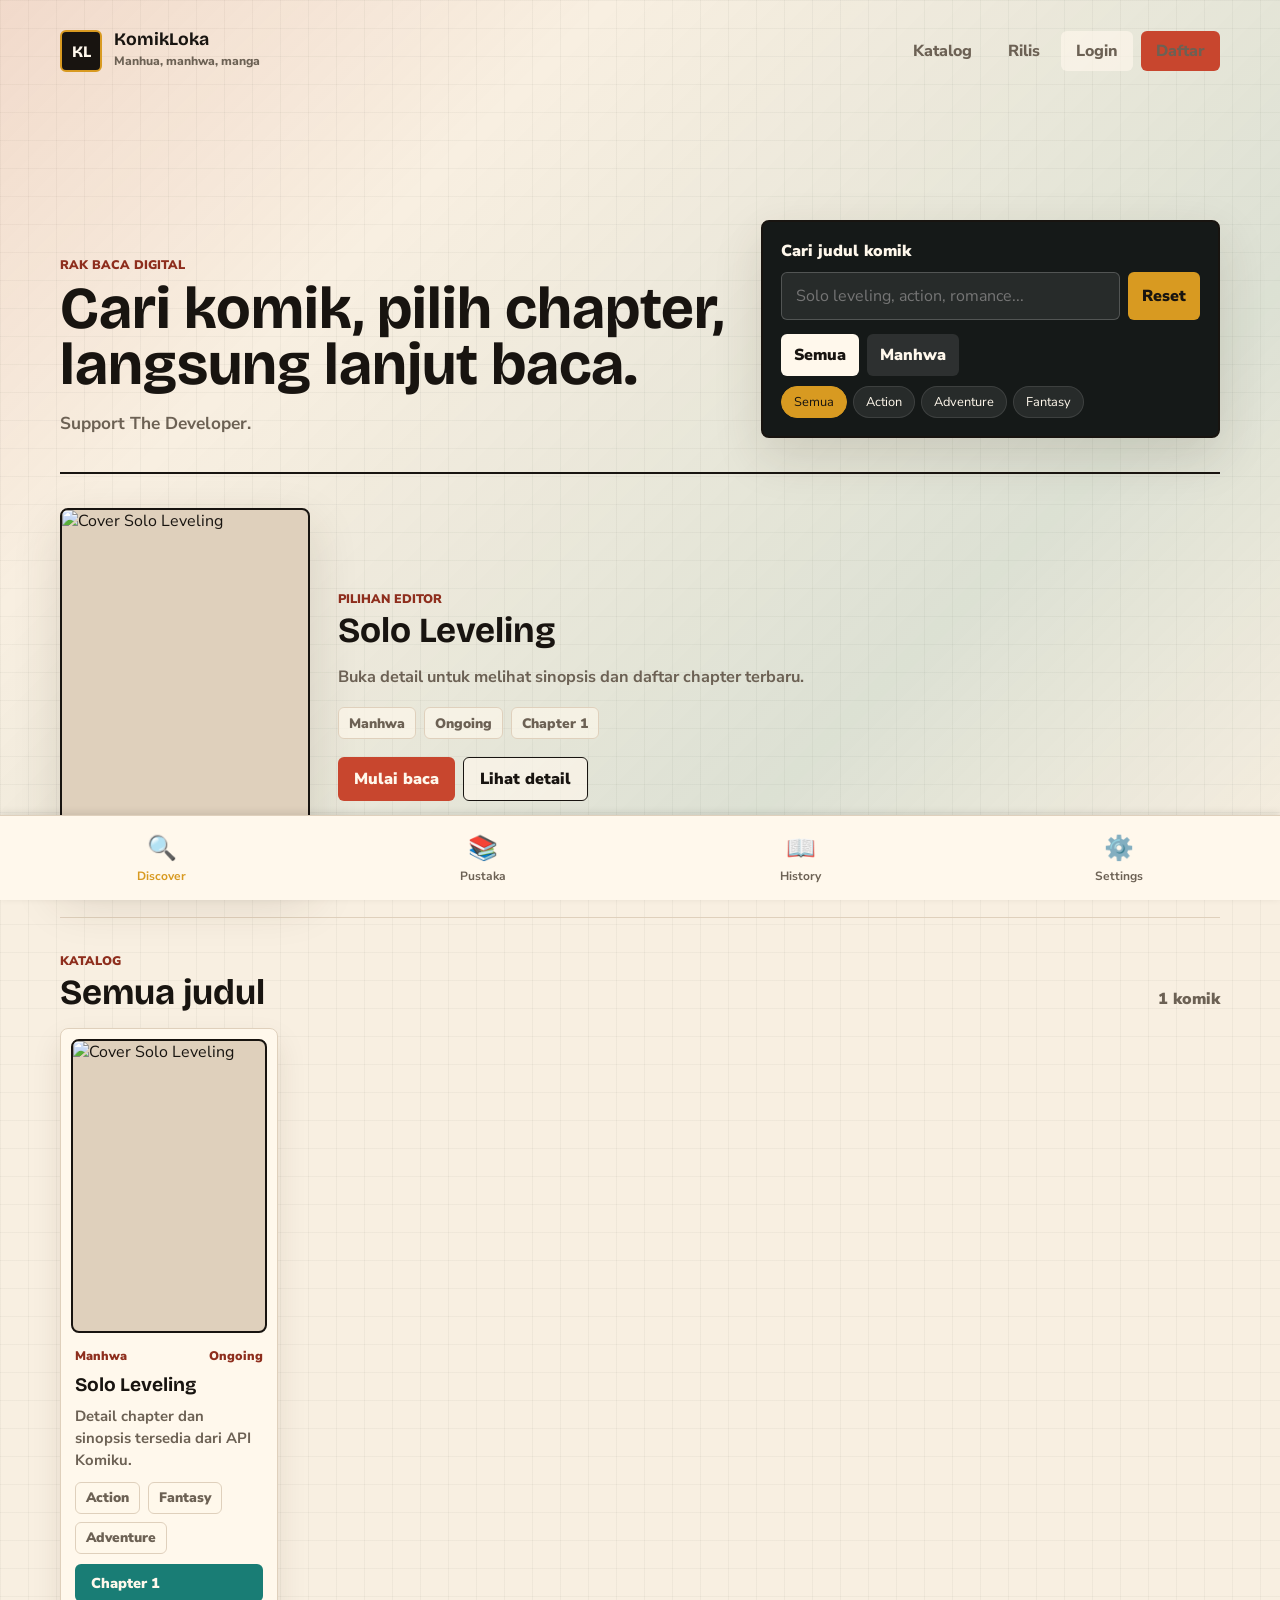
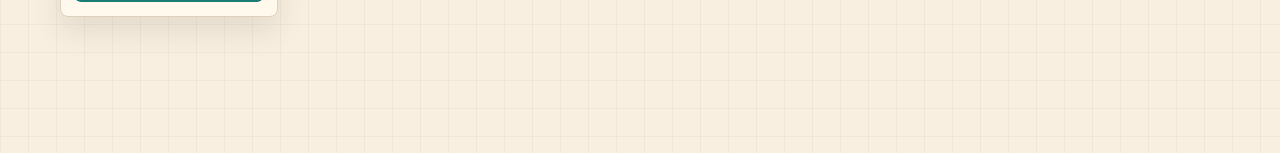
==== commit c3aba62c: "Add files via upload" ====
--- a/index.html
+++ b/index.html
@@ -9,7 +9,7 @@
 </head>
 <body>
     <header class="site-header">
-        <a class="brand" href="index.html" aria-label="KomikLoka beranda">
+        <a class="brand" href="./" aria-label="KomikLoka beranda">
             <span class="brand-mark">KL</span>
             <span>
                 <strong>KomikLoka</strong>
@@ -78,6 +78,25 @@
         </section>
     </main>
 
+    <nav class="bottom-nav" aria-label="Navigasi bawah">
+        <a href="./" class="nav-item active" data-page="discover">
+            <span class="nav-icon">🔍</span>
+            <span class="nav-label">Discover</span>
+        </a>
+        <a href="library.html" class="nav-item" data-page="library">
+            <span class="nav-icon">📚</span>
+            <span class="nav-label">Pustaka</span>
+        </a>
+        <a href="history.html" class="nav-item" data-page="history">
+            <span class="nav-icon">📖</span>
+            <span class="nav-label">History</span>
+        </a>
+        <a href="settings.html" class="nav-item" data-page="settings">
+            <span class="nav-icon">⚙️</span>
+            <span class="nav-label">Settings</span>
+        </a>
+    </nav>
+
     <script src="config.js"></script>
     <script src="data.js"></script>
     <script src="auth.js"></script>
--- a/style.css
+++ b/style.css
@@ -1058,6 +1058,124 @@
     font-weight: 900;
 }
 
+/* Bottom Navigation Styles */
+.bottom-nav {
+    position: fixed;
+    bottom: 0;
+    left: 0;
+    right: 0;
+    display: flex;
+    justify-content: space-around;
+    align-items: center;
+    background: var(--paper-strong);
+    border-top: 1px solid var(--line);
+    padding: 8px 0;
+    z-index: 1000;
+    box-shadow: 0 -2px 8px rgba(0, 0, 0, 0.1);
+}
+
+.nav-item {
+    display: flex;
+    flex-direction: column;
+    align-items: center;
+    gap: 4px;
+    padding: 8px 16px;
+    text-decoration: none;
+    color: var(--muted);
+    transition: all 0.2s;
+    border-radius: 8px;
+}
+
+.nav-item:hover {
+    background: rgba(255, 248, 236, 0.5);
+    color: var(--ink);
+}
+
+.nav-item.active {
+    color: var(--gold);
+    font-weight: 800;
+}
+
+.nav-icon {
+    font-size: 1.5rem;
+}
+
+.nav-label {
+    font-size: 0.75rem;
+    font-weight: 700;
+}
+
+/* Add padding to main content to account for bottom nav */
+main {
+    padding-bottom: 80px;
+}
+
+/* Settings Page Styles */
+.settings-section {
+    padding: 34px 0;
+}
+
+.settings-container {
+    display: grid;
+    gap: 32px;
+    max-width: 800px;
+    margin: 0 auto;
+}
+
+.settings-group {
+    background: var(--paper-strong);
+    border: 1px solid var(--line);
+    border-radius: 8px;
+    padding: 20px;
+}
+
+.settings-group h3 {
+    margin: 0 0 16px;
+    font-size: 1.1rem;
+    color: var(--ink);
+    border-bottom: 1px solid var(--line);
+    padding-bottom: 12px;
+}
+
+.settings-group .setting-item {
+    display: grid;
+    gap: 8px;
+    padding: 16px 0;
+    border-bottom: 1px solid var(--line);
+}
+
+.settings-group .setting-item:last-child {
+    border-bottom: none;
+}
+
+.settings-group label {
+    display: flex;
+    align-items: center;
+    gap: 12px;
+    cursor: pointer;
+    font-weight: 700;
+}
+
+.settings-group label input[type="checkbox"] {
+    width: 20px;
+    height: 20px;
+    cursor: pointer;
+}
+
+.setting-description {
+    font-size: 0.85rem;
+    color: var(--muted);
+    font-weight: 600;
+    margin: 0;
+}
+
+/* Library button active state */
+#addToLibrary.active {
+    background: var(--gold);
+    color: var(--ink);
+    border-color: var(--gold);
+}
+
 @media (max-width: 820px) {
     .site-header {
         align-items: flex-start;
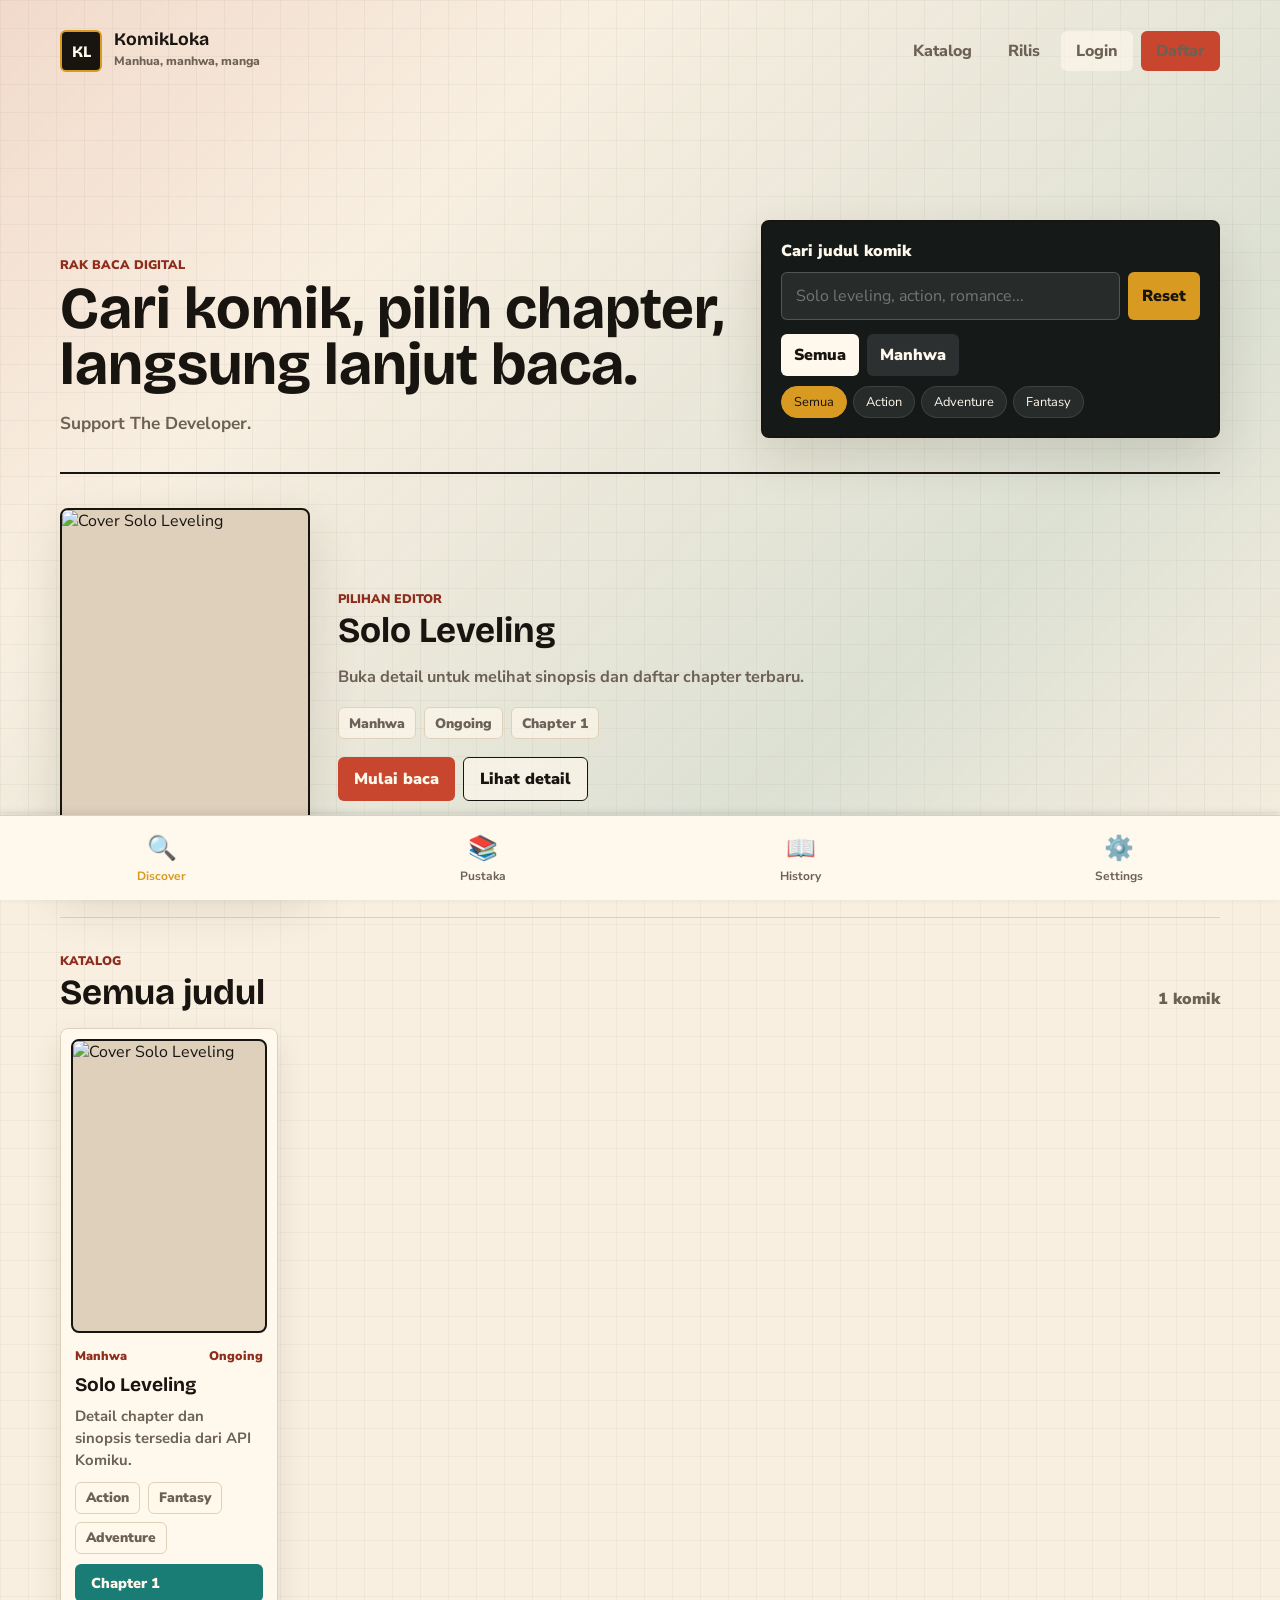
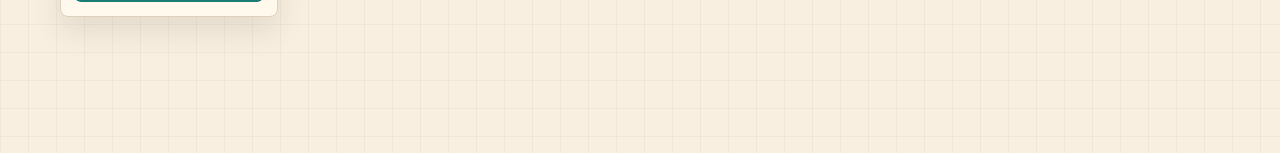
==== commit 3bbb79be: "Add files via upload" ====
--- a/style.css
+++ b/style.css
@@ -1176,6 +1176,290 @@
     border-color: var(--gold);
 }
 
+/* CAPTCHA Styles */
+.captcha-container {
+    margin-top: 16px;
+    padding: 12px;
+    background: rgba(255, 248, 236, 0.3);
+    border: 1px solid var(--line);
+    border-radius: 8px;
+}
+
+.captcha-container label {
+    font-weight: 700;
+    color: var(--ink);
+    margin-bottom: 8px;
+    display: block;
+}
+
+#captchaQuestion {
+    font-weight: 900;
+    color: var(--gold);
+    font-size: 1.1rem;
+}
+
+/* Owner Badge Styles */
+.owner-badge {
+    display: inline-block;
+    padding: 2px 8px;
+    background: linear-gradient(135deg, #FFD700, #FFA500);
+    color: var(--ink);
+    font-size: 0.7rem;
+    font-weight: 900;
+    border-radius: 12px;
+    margin-left: 8px;
+    text-transform: uppercase;
+    letter-spacing: 0.5px;
+}
+
+.verified-badge {
+    display: inline-block;
+    padding: 2px 8px;
+    background: linear-gradient(135deg, #4CAF50, #45a049);
+    color: white;
+    font-size: 0.7rem;
+    font-weight: 900;
+    border-radius: 12px;
+    margin-left: 4px;
+}
+
+/* Google Sign-In Button */
+.google-signin-btn {
+    display: flex;
+    align-items: center;
+    justify-content: center;
+    gap: 12px;
+    width: 100%;
+    padding: 12px;
+    background: white;
+    border: 1px solid var(--line);
+    border-radius: 8px;
+    font-weight: 700;
+    color: var(--ink);
+    cursor: pointer;
+    transition: all 0.2s;
+    font-size: 0.95rem;
+}
+
+.google-signin-btn:hover {
+    background: #f8f9fa;
+    border-color: #dadce0;
+}
+
+.google-signin-btn svg {
+    flex-shrink: 0;
+}
+
+/* Auth Divider */
+.auth-divider {
+    display: flex;
+    align-items: center;
+    margin: 24px 0;
+    color: var(--muted);
+    font-size: 0.85rem;
+}
+
+.auth-divider::before,
+.auth-divider::after {
+    content: '';
+    flex: 1;
+    height: 1px;
+    background: var(--line);
+}
+
+.auth-divider span {
+    padding: 0 16px;
+}
+
+/* Profile Page Styles */
+.profile-section {
+    padding: 34px 0;
+}
+
+.profile-container {
+    max-width: 800px;
+    margin: 0 auto;
+}
+
+.profile-header {
+    display: flex;
+    align-items: center;
+    gap: 24px;
+    padding: 32px;
+    background: var(--paper-strong);
+    border: 1px solid var(--line);
+    border-radius: 12px;
+    margin-bottom: 24px;
+}
+
+.profile-avatar {
+    width: 80px;
+    height: 80px;
+    border-radius: 50%;
+    display: flex;
+    align-items: center;
+    justify-content: center;
+    font-size: 2rem;
+    font-weight: 900;
+    color: var(--ink);
+    flex-shrink: 0;
+}
+
+.profile-info h1 {
+    margin: 0 0 8px;
+    font-size: 1.5rem;
+}
+
+.profile-joined {
+    color: var(--muted);
+    font-size: 0.9rem;
+    margin: 8px 0 0;
+}
+
+.profile-stats {
+    display: grid;
+    grid-template-columns: repeat(3, 1fr);
+    gap: 16px;
+    margin-bottom: 24px;
+}
+
+.stat-card {
+    background: var(--paper-strong);
+    border: 1px solid var(--line);
+    border-radius: 8px;
+    padding: 20px;
+    text-align: center;
+}
+
+.stat-value {
+    display: block;
+    font-size: 2rem;
+    font-weight: 900;
+    color: var(--gold);
+}
+
+.stat-label {
+    font-size: 0.85rem;
+    color: var(--muted);
+    font-weight: 600;
+}
+
+.profile-settings {
+    background: var(--paper-strong);
+    border: 1px solid var(--line);
+    border-radius: 12px;
+    padding: 32px;
+    margin-bottom: 24px;
+}
+
+.profile-settings h2 {
+    margin: 0 0 24px;
+    font-size: 1.3rem;
+}
+
+.profile-danger-zone {
+    background: rgba(200, 70, 46, 0.1);
+    border: 1px solid var(--ember);
+    border-radius: 12px;
+    padding: 32px;
+}
+
+.profile-danger-zone h2 {
+    margin: 0 0 12px;
+    font-size: 1.3rem;
+    color: var(--ember);
+}
+
+.danger-warning {
+    color: var(--muted);
+    margin-bottom: 16px;
+}
+
+.success-message {
+    background: rgba(76, 175, 80, 0.1);
+    border: 1px solid #4CAF50;
+    color: #4CAF50;
+    padding: 12px;
+    border-radius: 8px;
+    margin-top: 16px;
+    font-weight: 700;
+}
+
+/* Dark Mode */
+body.dark-mode {
+    --paper: #1a1a1a;
+    --paper-strong: #2d2d2d;
+    --ink: #f5f5f5;
+    --muted: #a0a0a0;
+    --line: #404040;
+    --gold: #FFD700;
+    --ember: #FF6B6B;
+    --sky: #4ECDC4;
+    --leaf: #96CEB4;
+}
+
+body.dark-mode .site-header {
+    background: #1a1a1a;
+    border-bottom-color: #404040;
+}
+
+body.dark-mode .comic-card {
+    background: #2d2d2d;
+    border-color: #404040;
+}
+
+body.dark-mode .comic-card:hover {
+    box-shadow: 0 8px 24px rgba(0, 0, 0, 0.4);
+}
+
+body.dark-mode .detail-hero {
+    background: #2d2d2d;
+    border-color: #404040;
+}
+
+body.dark-mode .comment-card {
+    background: #2d2d2d;
+    border-color: #404040;
+}
+
+body.dark-mode .settings-group {
+    background: #2d2d2d;
+    border-color: #404040;
+}
+
+body.dark-mode .stat-card {
+    background: #2d2d2d;
+    border-color: #404040;
+}
+
+body.dark-mode .profile-header {
+    background: #2d2d2d;
+    border-color: #404040;
+}
+
+body.dark-mode .profile-settings {
+    background: #2d2d2d;
+    border-color: #404040;
+}
+
+body.dark-mode input,
+body.dark-mode textarea,
+body.dark-mode select {
+    background: #1a1a1a;
+    border-color: #404040;
+    color: #f5f5f5;
+}
+
+body.dark-mode .google-signin-btn {
+    background: #2d2d2d;
+    border-color: #404040;
+    color: #f5f5f5;
+}
+
+body.dark-mode .google-signin-btn:hover {
+    background: #3d3d3d;
+}
+
 @media (max-width: 820px) {
     .site-header {
         align-items: flex-start;
